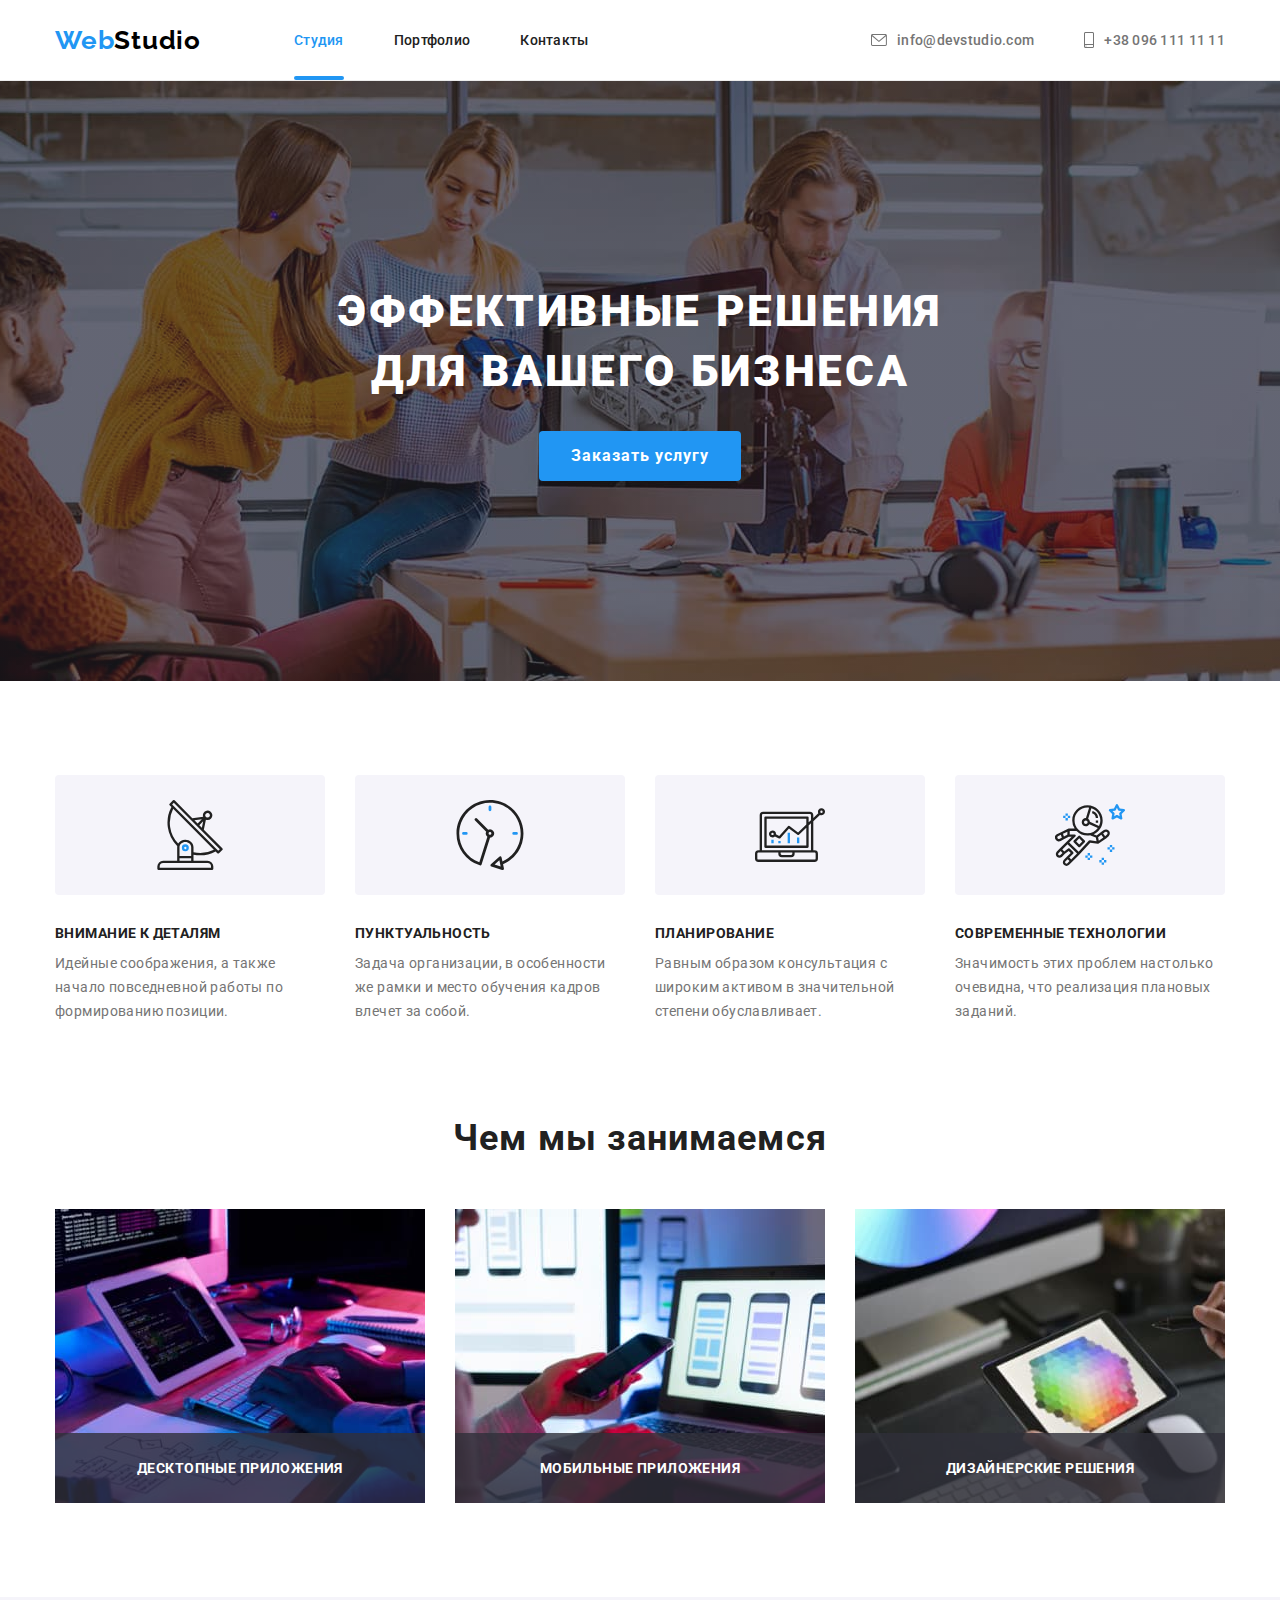
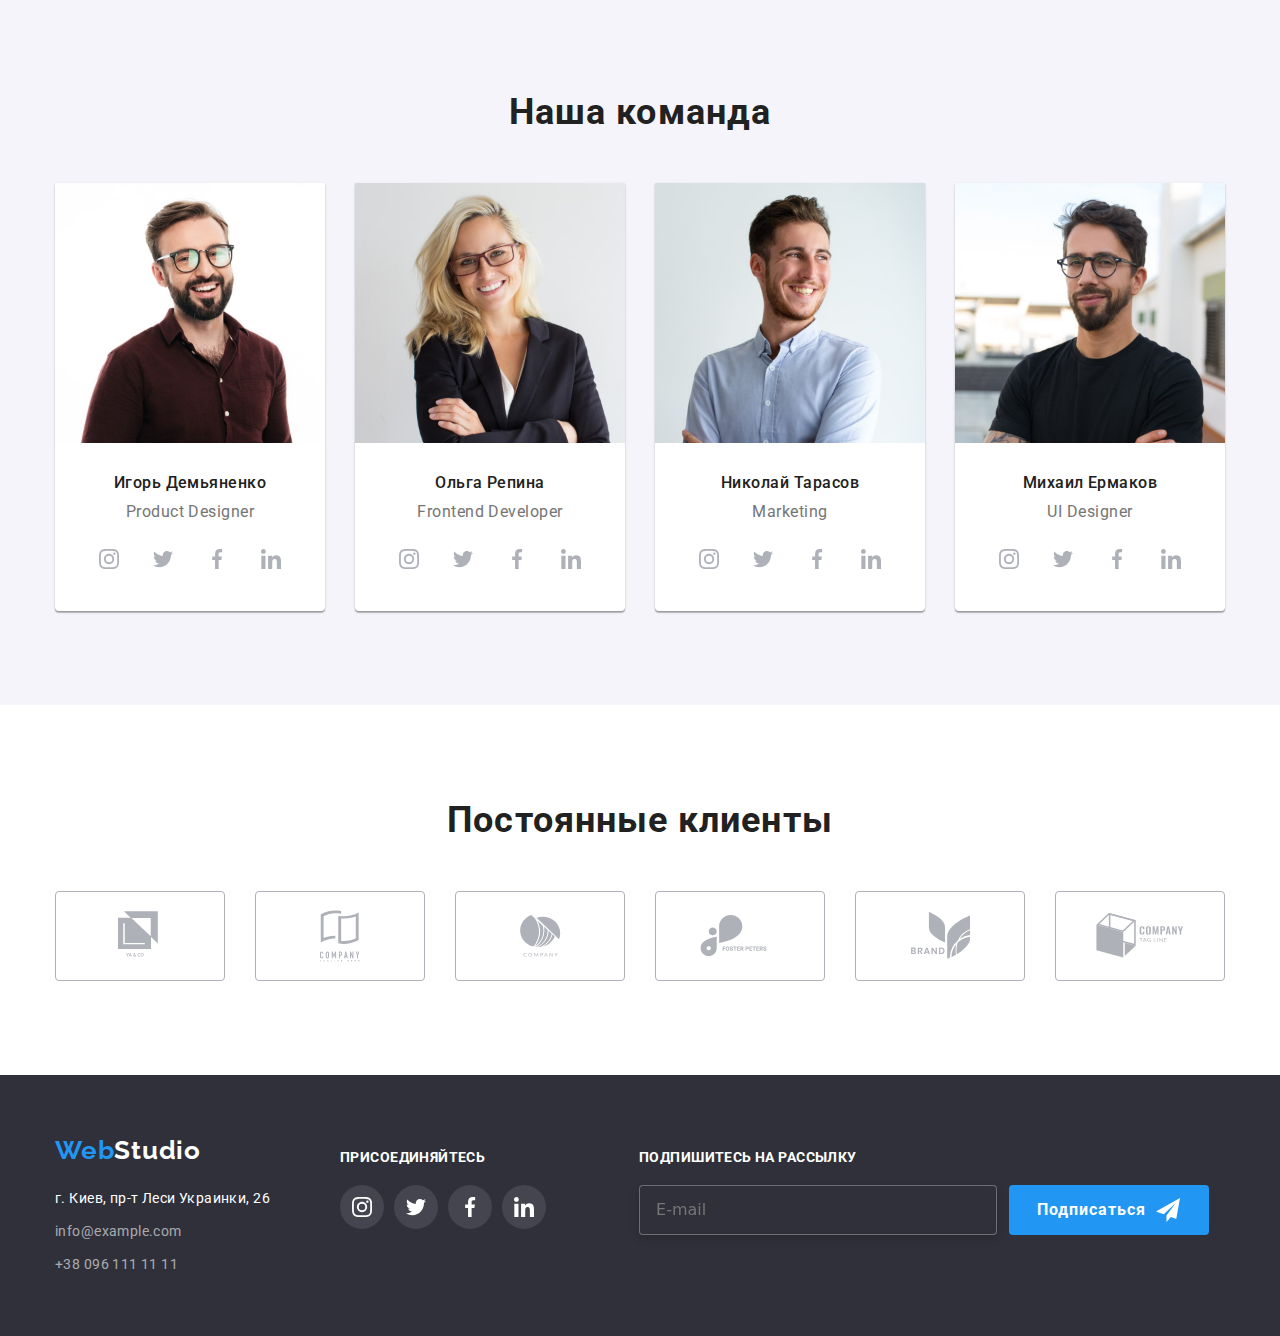
==== index.html @ e98bdfcf "Add footer form" ====
<!DOCTYPE html>
<html lang="ru">
<head>
    <meta charset="UTF-8">
    <meta name="viewport" content="width=device-width, initial-scale=1.0">
    <title>WebStudio</title>
    <link rel="stylesheet" href="https://cdnjs.cloudflare.com/ajax/libs/modern-normalize/1.0.0/modern-normalize.min.css">
    <link rel="stylesheet" href="./css/styles.css"/>
    <link href="https://fonts.googleapis.com/css2?family=Raleway:wght@700&family=Roboto:wght@400;500;700;900&display=swap" rel="stylesheet">
</head>
<body>
    <!-- Шапка -->
    <header class="border">
        <nav class="container heder-nav">
            <a class="logo-header" href="./index.html"><span class="logo">Web</span>Studio</a>
            <ul class="site-nav list">
                <li class="item">
                    <a class="link current" href="">Студия</a>
                </li>
                <li class="item">
                    <a class="link" href="./portfolio.html">Портфолио</a>
                </li>
                <li class="item">
                    <a class="link" href="">Контакты</a>
                </li>
            </ul>
            <ul class="contacts-nav list">
                <li class="item">
                    <a class="header-contacts connect-icon" href="mailto:info@devstudio.com">
                        <svg class="envelope connect-icon">
                            <use href="./images/sprite.svg#envelope"></use>
                        </svg>
                        info@devstudio.com
                    </a>
                </li>
                <li class="item item-contacts">
                    <a class="header-contacts connect-icon" href="tel:380961111111">
                        <svg class="smartphone connect-icon">
                            <use href="./images/sprite.svg#smartphone"></use>
                        </svg>
                        +38 096 111 11 11</a>
                </li>
            </ul>
        </nav>
    </header>

    <main>
        <!-- добавить банер -->
        <section class="banner">
            <div class="container">
                <h1 class="banner-headline ">Эффективные решения <br> для вашего бизнеса</h1>
                <button class="button" type="button" data-modal-open>Заказать услугу</button>
            </div>
            <div class="backdrop is-hidden" data-modal>
                <div class="modal-window">
                    <button class="modal-batton" type="button" data-modal-close>
                        <svg class="close">
                            <use href="./images/sprite.svg#close"></use>
                        </svg>
                    </button>

                </div>
            </div>
        </section>
        
        <!-- hide h2 -->
        <section class="section-features">
            <div class="container">
                <h2 class="hidden">Особенности</h2>
                <ul class="features list ">
                    <li class="features-item">
                        <div class="icon-box">
                            <svg class="features-icon">
                                <use href="./images/sprite.svg#antenna"></use>
                            </svg>
                        </div>
                        <h3 class="features-title">Внимание к деталям</h3>
                        <p class="features-text">Идейные соображения, а также начало повседневной работы по формированию позиции.</p>
                    </li>
                    <li class="features-item">
                        <div class="icon-box">
                            <svg class="features-icon">
                                <use href="./images/sprite.svg#clock"></use>
                            </svg>
                        </div>
                        <h3 class="features-title">Пунктуальность</h3>
                        <p class="features-text">Задача организации, в особенности же рамки и место обучения кадров влечет за собой.</p>
                    </li>
                    <li class="features-item">
                        <div class="icon-box">
                            <svg class="features-icon">
                                <use href="./images/sprite.svg#diagram"></use>
                            </svg>
                        </div>
                        <h3 class="features-title">Планирование</h3>
                        <p class="features-text">Равным образом консультация с широким активом в значительной степени обуславливает.</p>
                    </li>
                    <li class="features-item">
                        <div class="icon-box">
                            <svg class="features-icon">
                                <use href="./images/sprite.svg#astronaut"></use>
                            </svg>
                        </div>
                        <h3 class="features-title">Современные технологии</h3>
                        <p class="features-text">Значимость этих проблем настолько очевидна, что реализация плановых заданий.</p>
                    </li>
                </ul>
            </div>
        </section>

        <!-- what we do -->
        <section class="section-spec">
            <div class="container">
                <h2 class="section-heading">Чем мы занимаемся</h2>
                <ul class="main-activity list">
                    <li class="activity-item">
                        <img src="./images/workplace.jpg" width="370" alt="Рабочее место">
                        <h3 class="activity-title">Десктопные приложения</h3>
                    </li>
                    <li class="activity-item">
                        <img src="./images/devices.jpg" width="370" alt="Девайсы">
                        <h3 class="activity-title">Мобильные приложения</h3>
                    </li>
                    <li class="activity-item">
                        <img src="./images/graphics.jpg" width="370" alt="Работа с графикой">
                        <h3 class="activity-title">Дизайнерские решения</h3>
                    </li>
                </ul>
            </div>
        </section>

        <!-- team -->
        <section class="section-team">
            <div class="container">
                <h2 class="section-heading">Наша команда</h2>
                <ul class="team list">
                    <li class="bg-card team-card">
                        <img src="./images/ihor.jpg" width="270" alt="Игорь Демьяненко"  class="team-photo">
                        <h3 class="team-title">Игорь Демьяненко</h3>
                        <p class="position-text">Product Designer</p>
                        <ul class="list social-icon-list">
                            <li class="item social-icon-item">
                                <a class="link social-icon-link team-icon" href="https://www.instagram.com/" aria-label="ссылка Инстаграм">
                                    <svg class="social-icon team-icon">
                                        <use href="./images/sprite.svg#instagram"></use>
                                    </svg>
                                </a>
                            </li>
                            <li class="item social-icon-item">
                                <a class="link social-icon-link team-icon" href="https://twitter.com/" aria-label="ссылка Твиттер">
                                    <svg class="social-icon team-icon">
                                        <use href="./images/sprite.svg#twitter"></use>
                                    </svg>
                                </a>
                            </li>
                            <li class="item social-icon-item">
                                <a class="link social-icon-link team-icon" href="https://facebook.com/" aria-label="ссылка Фейсбук">
                                    <svg class="social-icon team-icon">
                                        <use href="./images/sprite.svg#facebook"></use>
                                    </svg>
                                </a>
                            </li>
                            <li class="item social-icon-item">
                                <a class="link social-icon-link team-icon" href="https://www.linkedin.com/" aria-label="ссылка Линкедин">
                                    <svg class="social-icon team-icon">
                                        <use href="./images/sprite.svg#linkedin"></use>
                                    </svg>
                                </a>
                            </li>
                        </ul>
                    </li>
                    <li class="bg-card team-card">
                        <img src="./images/olga.jpg" width="270" alt="Ольга Репина" class="team-photo">
                        <h3 class="team-title">Ольга Репина</h3>
                        <p class="position-text">Frontend Developer</p>
                        <ul class="list social-icon-list">
                            <li class="item social-icon-item">
                                <a class="link social-icon-link team-icon" href="https://www.instagram.com/" aria-label="ссылка Инстаграм">
                                    <svg class="social-icon team-icon">
                                        <use href="./images/sprite.svg#instagram"></use>
                                    </svg>
                                </a>
                            </li>
                            <li class="item social-icon-item">
                                <a class="link social-icon-link team-icon" href="https://twitter.com/" aria-label="ссылка Твиттер">
                                    <svg class="social-icon team-icon">
                                        <use href="./images/sprite.svg#twitter"></use>
                                    </svg>
                                </a>
                            </li>
                            <li class="item social-icon-item">
                                <a class="link social-icon-link team-icon" href="https://facebook.com/" aria-label="ссылка Фейсбук">
                                    <svg class="social-icon team-icon">
                                        <use href="./images/sprite.svg#facebook"></use>
                                    </svg>
                                </a>
                            </li>
                            <li class="item social-icon-item">
                                <a class="link social-icon-link team-icon" href="https://www.linkedin.com/" aria-label="ссылка Линкедин">
                                    <svg class="social-icon team-icon">
                                        <use href="./images/sprite.svg#linkedin"></use>
                                    </svg>
                                </a>
                            </li>
                        </ul>
                    </li>
                    <li class="bg-card team-card">
                        <img src="./images/nikola.jpg" width="270" alt="Николай Тарасов" class="team-photo">
                        <h3 class="team-title">Николай Тарасов</h3>
                        <p class="position-text">Marketing</p>
                        <ul class="list social-icon-list">
                            <li class="item social-icon-item">
                                <a class="link social-icon-link team-icon" href="https://www.instagram.com/" aria-label="ссылка Инстаграм">
                                    <svg class="social-icon team-icon">
                                        <use href="./images/sprite.svg#instagram"></use>
                                    </svg>
                                </a>
                            </li>
                            <li class="item social-icon-item">
                                <a class="link social-icon-link team-icon" href="https://twitter.com/" aria-label="ссылка Твиттер">
                                    <svg class="social-icon team-icon">
                                        <use href="./images/sprite.svg#twitter"></use>
                                    </svg>
                                </a>
                            </li>
                            <li class="item social-icon-item">
                                <a class="link social-icon-link team-icon" href="https://facebook.com/" aria-label="ссылка Фейсбук">
                                    <svg class="social-icon team-icon">
                                        <use href="./images/sprite.svg#facebook"></use>
                                    </svg>
                                </a>
                            </li>
                            <li class="item social-icon-item">
                                <a class="link social-icon-link team-icon" href="https://www.linkedin.com/" aria-label="ссылка Линкедин">
                                    <svg class="social-icon team-icon">
                                        <use href="./images/sprite.svg#linkedin"></use>
                                    </svg>
                                </a>
                            </li>
                        </ul>
                    </li>
                    <li class="bg-card team-card">
                        <img src="./images/mihail.jpg" width="270" alt="Михаил Ермаков" class="team-photo">
                        <h3 class="team-title">Михаил Ермаков</h3>
                        <p class="position-text">UI Designer</p>
                        <ul class="list social-icon-list">
                            <li class="item social-icon-item">
                                <a class="link social-icon-link team-icon" href="https://www.instagram.com/" aria-label="ссылка Инстаграм">
                                    <svg class="social-icon team-icon">
                                        <use href="./images/sprite.svg#instagram"></use>
                                    </svg>
                                </a>
                            </li>
                            <li class="item social-icon-item">
                                <a class="link social-icon-link team-icon" href="https://twitter.com/" aria-label="ссылка Твиттер">
                                    <svg class="social-icon team-icon">
                                        <use href="./images/sprite.svg#twitter"></use>
                                    </svg>
                                </a>
                            </li>
                            <li class="item social-icon-item">
                                <a class="link social-icon-link team-icon" href="https://facebook.com/" aria-label="ссылка Фейсбук">
                                    <svg class="social-icon team-icon">
                                        <use href="./images/sprite.svg#facebook"></use>
                                    </svg>
                                </a>
                            </li>
                            <li class="item social-icon-item">
                                <a class="link social-icon-link team-icon" href="https://www.linkedin.com/" aria-label="ссылка Линкедин">
                                    <svg class="social-icon team-icon">
                                        <use href="./images/sprite.svg#linkedin"></use>
                                    </svg>
                                </a>
                            </li>
                        </ul>
                    </li>
                </ul>
            </div>
        </section>

        <!-- clients -->
        <section class="section-clients">
            <h2 class="section-heading">Постоянные клиенты</h2>
            <div class="container">
                <ul class="list client-list">
                    <li class="company-item">
                        <a class="company-link client-icon" href="" aria-label="Company1">
                            <svg class="client-icon" width="44" height="49">
                                <use href="./images/sprite.svg#company1"></use>
                            </svg>
                        </a>
                    </li>
                    <li class="company-item">
                        <a class="company-link client-icon" href="" aria-label="Company2">
                            <svg class="client-icon" width="40" height="52">
                                <use href="./images/sprite.svg#company2"></use>
                            </svg>
                        </a>
                    </li>
                    <li class="company-item">
                        <a class="company-link client-icon" href="" aria-label="Company3">
                            <svg class="client-icon" width="41" height="42">
                                <use href="./images/sprite.svg#company3"></use>
                            </svg>
                        </a>
                    </li>
                    <li class="company-item">
                        <a class="company-link client-icon" href="" aria-label="Company4">
                            <svg class="client-icon" width="80" height="42">
                                <use href="./images/sprite.svg#company4"></use>
                            </svg>
                        </a>
                    </li>
                    <li class="company-item">
                        <a class="company-link client-icon" href="" aria-label="Company5">
                            <svg class="client-icon" width="59" height="47">
                                <use href="./images/sprite.svg#company5"></use>
                            </svg>
                        </a>
                    </li>
                    <li class="company-item">
                        <a class="company-link client-icon" href="" aria-label="Company6">
                            <svg class="client-icon" width="88" height="45">
                                <use href="./images/sprite.svg#company6"></use>
                            </svg>
                        </a>
                    </li>
                </ul>
            </div>
        </section>
    </main>

    <!-- footer -->
    <footer class="accent">
        <div class="container footer-block">
            <div class="footer-address-block">
                <a href="" class="logo-footer"><span class="logo">Web</span>Studio</a>
                <address>
                    <p class="address-text">г. Киев, пр-т Леси Украинки, 26</p>
                    <a href="mailto:info@example.com" class="footer-contacts">info@example.com</a><br>
                    <a href="tel:380961111111" class="footer-contacts">+38 096 111 11 11</a>
                </address>
            </div>
            <div class="footer-social-block">
                <h3 class="social">Присоединяйтесь</h3>
                <ul class="list social-icon-list">
                    <li class="item social-icon-item">
                        <a class="link social-icon-link footer-icon" href="https://www.instagram.com/" aria-label="ссылка Инстаграм">
                            <svg class="social-icon">
                                <use href="./images/sprite.svg#instagram"></use>
                            </svg>
                        </a>
                    </li>
                    <li class="item social-icon-item">
                        <a class="link social-icon-link footer-icon" href="https://twitter.com/" aria-label="ссылка Твиттер">
                            <svg class="social-icon">
                                <use href="./images/sprite.svg#twitter"></use>
                            </svg>
                        </a>
                    </li>
                    <li class="item social-icon-item">
                        <a class="link social-icon-link footer-icon" href="https://facebook.com/" aria-label="ссылка Фейсбук">
                            <svg class="social-icon">
                                <use href="./images/sprite.svg#facebook"></use>
                            </svg>
                        </a>
                    </li>
                    <li class="item social-icon-item">
                        <a class="link social-icon-link footer-icon" href="https://www.linkedin.com/" aria-label="ссылка Линкедин">
                            <svg class="social-icon">
                                <use href="./images/sprite.svg#linkedin"></use>
                            </svg>
                        </a>
                    </li>
                </ul>
            </div>
            <div>
                <h3 class="social">Подпишитесь на рассылку</h3>
                <form class="footer-form">
                    <input class="mail" type="email" name="mail" placeholder="E-mail">
                    <button class="button" type="submit">Подписаться
                        <svg class="icon-send" width="24" height="24">
                            <use href="./images/sprite.svg#icon-send"></use>
                        </svg>
                    </button>
                </form>
            </div>

        </div>
    </footer>

    <!-- js script -->
    <script src="./js/modal.js"></script>
    
</body>
</html>
---- css/styles.css ----
:root {
    --primary-text-color: #212121;
    --secondary-text-color: #757575;
    --title-text-color: #FFFFFF;
    --accent-color: #2196F3;
    --logo-header-color: #000000;
    --footer-contact-color: rgba(255, 255, 255, 0.6);
    --button-bg-color: #F5F4FA;
    --main-background-color: #FFFFFF;
    --secondary-background-color: #2F303A;
    --additional-background-color: #F5F4FA;
    --baner-background-color: #C4C4C4;
}
html {
    box-sizing: border-box;
}
*,
*::before,
*::after {
    box-sizing: inherit;
}
body {
    background-color: var(--main-background-color);
}
img {
    display: block;
    max-width: 100%;
    height: auto;
}
.container {
    margin-left: auto;
    margin-right: auto;
    width: 1200px;
    padding-left: 15px;
    padding-right: 15px;
    /*outline: 1px solid tomato;*/
}
.list {
    padding: 0;
    margin: 0;
    list-style: none;
}

/* background-color */
.section-team {
    background-color: var(--additional-background-color);
}

/* logo */
.logo {
    color: var(--accent-color);
}
.logo-header,
.logo-footer {
    text-decoration: none;
    font-family: Raleway;
    font-style: normal;
    font-weight: bold;
    font-size: 26px;
    line-height: 31px;
    letter-spacing: 0.03em;
}
.logo-header {
    color: var(--logo-header-color);
}
.logo-footer {
    display: inline-block;
    margin-bottom: 20px;
    color: var(--title-text-color);
}

/* nav */
.border {
    border-bottom: 1px solid #ECECEC;
}
.heder-nav {
    display: flex;
    align-items: center;
}
.site-nav {
    display: flex;
    margin-left: 93px;
}
.site-nav .item:not(:last-child) {
    margin-right: 50px;
}

.site-nav .link.current {
    color: var(--accent-color);
}
.site-nav .link {
    display: block;
    padding-top: 32px;
    padding-bottom: 32px;
}

.contacts-nav {
    display: flex;
    align-items: center;
    margin-left: auto;
}
.contacts-nav .header-contacts {
    display: flex;
    align-items: center;
    padding-top: 32px;
    padding-bottom: 32px;
}
.contacts-nav .item + .item {
    margin-left: 50px;
}
.link {
    text-decoration: none;
    font-family: Roboto;
    font-style: normal;
    font-weight: 500;
    font-size: 14px;
    line-height: 16px;
    letter-spacing: 0.02em;
    color: var(--primary-text-color);
    transition: color 250ms cubic-bezier(0.4, 0, 0.2, 1);
}
.link:hover,
.link:focus {
    color: var(--accent-color);
}
.current {
    position: relative;
}
.current::after {
    content: "";
    position: absolute;
    left: 0;
    bottom: 0;
    width: 100%;
    height: 4px;
    border-radius: 2px;
    background-color: var(--accent-color);
}
.header-contacts {
    text-decoration: none;
    font-family: Roboto;
    font-style: normal;
    font-weight: 500;
    font-size: 14px;
    line-height: 16px;
    letter-spacing: 0.02em;
    color: var(--secondary-text-color);
    transition: color 250ms cubic-bezier(0.4, 0, 0.2, 1);

}
.header-contacts:hover,
.header-contacts:focus {
    color: var(--accent-color);
}
.header-contacts:hover .connect-icon,
.header-contacts:focus .connect-icon {
    fill: var(--accent-color);
}
.envelope {
    margin-right: 10px;
    width: 16px;
    height: 12px;
    fill: var(--secondary-text-color);
    transition: fill 250ms cubic-bezier(0.4, 0, 0.2, 1);

}
.smartphone {
    margin-right: 10px;
    width: 10px;
    height: 16px;
    fill: var(--secondary-text-color);
    transition: fill 250ms cubic-bezier(0.4, 0, 0.2, 1);

}

/* banner */
.banner {
    display: flex;
    flex-direction: column;
    justify-content: center;
    align-items: center;
    max-width: 1600px;
    min-height: 600px;
    margin-left: auto;
    margin-right: auto;
    margin-bottom: 94px;
    background-image: linear-gradient(
        rgba(47, 48, 58, 0.4),
        rgba(47, 48, 58, 0.4)
       ), 
       url(../images/banner.jpg);
   background-color: var(--baner-background-color);
   background-repeat: no-repeat;
   background-position: center;
   background-size: cover;
   text-align: center;
}
.banner-headline {
    margin-top: 0;
    margin-bottom: 30px;
    font-family: Roboto;
    font-style: normal;
    font-weight: 900;
    font-size: 44px;
    line-height: 60px;
    letter-spacing: 0.06em;
    text-transform: uppercase;
    color: var(--title-text-color);
}

/* button */
.button {
    display: inline-block;
    padding: 10px 32px;
    min-width: 200px;
    border-radius: 4px;
    border: none;
    cursor: pointer;
    text-decoration: none;
    font-family: Roboto;
    font-style: normal;
    font-weight: bold;
    font-size: 16px;
    line-height: 30px;
    letter-spacing: 0.06em;
    color: var(--title-text-color);
    background-color: var(--accent-color);
}
/* modal window */
.backdrop {
    position: fixed;
    top: 0;
    left: 0;
    z-index: 1;
    width: 100%;
    height: 100%;
    background-color: rgba(0, 0, 0, 0.2);
    transition: opacity 250ms cubic-bezier(0.4, 0, 0.2, 1);
}
.backdrop.is-hidden {
    opacity: 0;
    pointer-events: none;
}
.backdrop.is-hidden .modal-window {
    transform: translate(-50%, -50%) scale(0.7);
}
.modal-window {
    position: absolute;
    top: 50%;
    left: 50%;
    transform: translate(-50%, -50%) scale(1);
    transition: transform 250ms cubic-bezier(0.4, 0, 0.2, 1), opacity 250ms cubic-bezier(0.4, 0, 0.2, 1);
    width: 528px;
    height: 581px;
    background-color: var(--main-background-color);
    box-shadow: 0px 1px 3px rgba(0, 0, 0, 0.12), 
        0px 1px 1px rgba(0, 0, 0, 0.14), 
        0px 2px 1px rgba(0, 0, 0, 0.2);
    border-radius: 4px;
}
.modal-batton {
    position: absolute;
    top: 8px;
    right: 8px;
    width: 30px;
    height: 30px;
    border-radius: 50%;
    background-color: var(--main-background-color);
    border: 1px solid rgba(0, 0, 0, 0.1);
    cursor: pointer;
}
.close {
    position: absolute;
    top: 50%;
    left: 50%;
    transform: translate(-50%, -50%);
    width: 18px;
    height: 18px;
    fill: var(--logo-header-color);
    transition:  fill 250ms cubic-bezier(0.4, 0, 0.2, 1);
}
.modal-batton:hover .close,
.modal-batton:focus .close {
    fill: var(--accent-color);
}

/* features */
.section-features {
    margin: 0;
}
.features {
    display: flex;
    flex-wrap: nowrap;
}
.features-item {
    width: calc((100% - 30px * 3) / 4);
    margin-right: 30px;
}
.icon-box {
    display: flex;
    justify-content: center;
    align-items: center;
    width: 270px;
    height: 120px;
    margin-bottom: 30px;
    background-color: var(--additional-background-color);
    border-radius: 4px;
}
.features-icon {
    width: 70px;
    height: 70px;
}
.hidden {
    font-size: 0;
}
.features .features-title {
    margin-top: 0;
    margin-bottom: 10px;
    font-family: Roboto;
    font-style: normal;
    font-weight: bold;
    font-size: 14px;
    line-height: 16px;
    letter-spacing: 0.03em;
    text-transform: uppercase;
    color: var(--primary-text-color);
}
.features .features-text {
    margin-top: 0;
    margin-bottom: 0;
    font-family: Roboto;
    font-style: normal;
    font-weight: normal;
    font-size: 14px;
    line-height: 24px;
    letter-spacing: 0.03em;
    color: var(--secondary-text-color);
}

/* what we do */
.section-spec {
    padding-top: 94px;
}
.section-heading {
    margin-top: 0;
    margin-bottom: 50px;
    font-family: Roboto;
    font-style: normal;
    font-weight: bold;
    font-size: 36px;
    line-height: 42px;
    text-align: center;
    letter-spacing: 0.03em;
    color: var(--primary-text-color);
}
.main-activity {
    display: flex;
    flex-wrap: wrap;
    margin-bottom: 94px;
}
.activity-item {
    position: relative;
    width: calc((100% - 30px * 2) / 3);
    margin-right: 30px;
}
.activity-item:nth-child(3n) {
    margin-right: 0;
}
.activity-item::before {
    position: absolute;
    bottom: 0;
    content: "";
    width: 100%;
    height: 70px;
    background: rgba(47, 48, 58, 0.8);
}
.activity-title {
    position: absolute;
    bottom: 27px;
    margin: 0;
    width: 100%;
    font-family: Roboto;
    font-style: normal;
    font-weight: bold;
    font-size: 14px;
    line-height: 16px;
    text-align: center;
    letter-spacing: 0.03em;
    text-transform: uppercase;
    color: var(--title-text-color);
}

/* team */
.section-team {
    padding-top: 94px;
    padding-bottom: 94px;
}
.team {
    display: flex;
    flex-wrap: wrap;
}
.team-card {
    width: calc((100% - 30px * 3) / 4);
    margin-right: 30px;
}
.team-card:nth-child(4n) {
    margin-right: 0;
}
.team-title {
    margin-top: 0;
    margin-bottom: 10px;
    font-family: Roboto;
    font-style: normal;
    font-weight: 500;
    font-size: 16px;
    line-height: 19px;
    text-align: center;
    letter-spacing: 0.03em;
    color: var(--primary-text-color);
}
.position-text {
    margin-top: 0;
    margin-bottom: 16px;
    font-family: Roboto;
    font-style: normal;
    font-weight: normal;
    font-size: 16px;
    line-height: 19px;
    text-align: center;
    letter-spacing: 0.03em;
    color: var(--secondary-text-color);
}
.bg-card {
    background-color: var(--main-background-color);
    width: 270px;
    height: 428px;
    box-shadow: 0px 1px 3px rgba(0, 0, 0, 0.12), 0px 1px 1px rgba(0, 0, 0, 0.14), 0px 2px 1px rgba(0, 0, 0, 0.2);
    border-radius: 0px 0px 4px 4px;
}
.team-photo {
    margin-bottom: 30px;
}

/* clients */
.section-clients {
    padding-top: 94px;
}
.client-list {
    display: flex;
    justify-content: center;
    align-items: center;
    margin-bottom: 94px;    
}
.company-item {
    margin-right: 30px;
}
.company-item:last-child {
    margin-right: 0;
}
.company-link {
    display: inline-flex;
    justify-content: center;
    align-items: center;
    width: 170px;
    height: 90px;
    fill: #AFB1B8;
    border: 1px solid #AFB1B8;
    box-sizing: border-box;
    border-radius: 4px;
    transition: fill 250ms cubic-bezier(0.4, 0, 0.2, 1), border 250ms cubic-bezier(0.4, 0, 0.2, 1);
}
.company-link.client-icon:hover,
.company-link.client-icon:focus {
    fill: var(--accent-color);
    border: 1px solid var(--accent-color);
}

/* footer*/
.accent {
    background-color: var(--secondary-background-color);
}
.footer-block {
    display: flex;
    padding: 60px 15px;
}
.footer-address-block {
    margin-right: 70px;
}
.address-text {
    margin-top: 0;
    margin-bottom: 9px;
    font-family: Roboto;
    font-style: normal;
    font-weight: normal;
    font-size: 14px;
    line-height: 24px;
    letter-spacing: 0.03em;
    color: var(--title-text-color);
}
.footer-contacts {
    display: inline-block;
    margin-bottom: 9px;
    text-decoration: none;
    font-family: Roboto;
    font-style: normal;
    font-weight: normal;
    font-size: 14px;
    line-height: 24px;
    letter-spacing: 0.03em;
    color: var(--footer-contact-color);
    transition: color 250ms cubic-bezier(0.4, 0, 0.2, 1);
}
.footer-contacts:last-child {
    margin-bottom: 0;
}
.footer-contacts:hover,
.footer-contacts:focus {
    color: var(--accent-color);
}
.footer-social-block {
    margin-right: 93px;
}
.social {
    margin-top: 12;
    margin-bottom: 20px;
    font-family: Roboto;
    font-style: normal;
    font-weight: bold;
    font-size: 14px;
    line-height: 16px;
    letter-spacing: 0.03em;
    text-transform: uppercase;
    color: var(--title-text-color);
}
.footer-form {
    display: flex;
}
.footer-form .mail {
    width: 358px;
    height: 50px;
    margin-right: 12px;
    padding-left: 16px;
    padding-top: 15px;
    padding-bottom: 15px;
    color: var(--footer-contact-color);
    background: var(--secondary-background-color);
    border: 1px solid rgba(255, 255, 255, 0.3);
    filter: drop-shadow(0px 4px 4px rgba(0, 0, 0, 0.15));
    border-radius: 4px;

    transition: border 250ms cubic-bezier(0.4, 0, 0.2, 1);
}
.footer-form .mail:hover,
.footer-form .mail:focus {
    border: 1px solid var(--accent-color);
}
.icon-send {
    margin-left: 10px;
}
.footer-form .button {
    display: flex;
    align-items: center;
    text-align: center;
    width: 200px;
    height: 50px;
    padding: 10px 28px;
}

/* icons */
.social-icon-list {
    display: flex;
    justify-content: center;
    align-items: center;
}
.social-icon-item:not(:last-child) {
    margin-right: 10px;
  }
.social-icon-link {
    display: flex;
    justify-content: center;
    align-items: center;
    width: 44px;
    height: 44px;
    border-radius: 50%;
    transition: background-color 250ms cubic-bezier(0.4, 0, 0.2, 1);
}
.team-icon {
    fill: #AFB1B8;
}
.social-icon-link:hover .team-icon,
.social-icon-link:focus .team-icon {
    fill: var(--title-text-color);
}
.footer-icon {
    fill: var(--title-text-color);
    background-color: rgba(255, 255, 255, 0.1);
}
.social-icon {
    width: 20px;
    height: 20px;
    transition: fill 250ms cubic-bezier(0.4, 0, 0.2, 1);
}
.social-icon-link:hover,
.social-icon-link:focus {
    background-color: var(--accent-color);
}

/* portfolio-page */
.filters-button .button-item:not(:last-child) {
    margin-right: 8px;
}
.filters-button {
    display: flex;
    justify-content: center;
    margin-top: 94px;
    margin-bottom: 34px;
}
.filters-button .portfolio-button {
    display: inline-block;
    min-width: 73px;
    height: 38px;
    padding: 6px 22px;
    text-decoration: none;
    border-radius: 4px;
    border: none;
    margin: 1px;
    font-family: Roboto;
    font-style: normal;
    font-weight: 500;
    font-size: 16px;
    line-height: 26px;
    letter-spacing: 0.03em;
    cursor: pointer;
    transition: color 250ms cubic-bezier(0.4, 0, 0.2, 1), background-color 250ms cubic-bezier(0.4, 0, 0.2, 1), box-shadow 250ms cubic-bezier(0.4, 0, 0.2, 1);}
.portfolio-button {
    color: var(--primary-text-color);
    background-color: var(--button-bg-color);
}
.projects {
    display: flex;
    flex-wrap: wrap;
    padding-bottom: 94px;
}
.project-item {
    width: calc((100% - 30px * 2) / 3);
    margin-right: 30px;
    margin-bottom: 30px;
}
.project-item:nth-child(3n) {
    margin-right: 0;
}
.project-item:nth-last-child(-n+3) {
    margin-bottom: 0;
}
.project-card {
    width: 370px;
    height: 404px;
    border: 1px solid #EEEEEE;
    background-color: var(--main-background-color);
    transition: box-shadow 250ms cubic-bezier(0.4, 0, 0.2, 1);
}
.project-card:hover,
.project-card:focus {
    box-shadow: 0px 1px 1px rgba(0, 0, 0, 0.12), 
        0px 4px 4px rgba(0, 0, 0, 0.06), 
        1px 4px 6px rgba(0, 0, 0, 0.16);
}
.cover {
    position: relative;
    overflow: hidden;
}
.cover-project {
    position: absolute;
    top: 0;
    left: 0;
    width: 100%;
    height: 100%;
    background-color: rgba(33, 150, 243, 0.9);
    transform: translateY(100%);
    transition: transform 250ms cubic-bezier(0.4, 0, 0.2, 1);
    
}
.cover-text {
    position: absolute;
    left: 0;
    top: 0;
    width: 100%;
    height: 100%;
    display: flex;
    align-items: center;
    padding-left: 24px;
    padding-right: 24px;
    margin: 0;
    font-style: normal;
    font-weight: 400;
    font-size: 18px;
    line-height: 1.56;
    color: var(--title-text-color);
}
.project-card:hover .cover-project {
    transform: translateY(0);
}
.poster {
    display: block;
}
.indent {
    padding-left: 24px;
    padding-right: 24px;
    padding-top: 20px;
    padding-bottom: 20px;
}
.link-list {
    text-decoration: none;
}
.project-title {
    margin: 0;
    text-decoration: none;
    font-family: Roboto;
    font-style: normal;
    font-weight: bold;
    font-size: 18px;
    line-height: 36px;
    letter-spacing: 0.06em;
    color: var(--primary-text-color);
}
.product-text {
    margin: 0;
    text-decoration: none;
    font-family: Roboto;
    font-style: normal;
    font-weight: normal;
    font-size: 16px;
    line-height: 30px;
    letter-spacing: 0.03em;
    color: var(--secondary-text-color);
}
.portfolio-button:hover,
.portfolio-button:focus {
    color: var(--title-text-color);
    background-color: var(--accent-color);
    box-shadow: 0px 3px 1px rgba(0, 0, 0, 0.1), 
        0px 1px 2px rgba(0, 0, 0, 0.08), 
        0px 2px 2px rgba(0, 0, 0, 0.12);
}
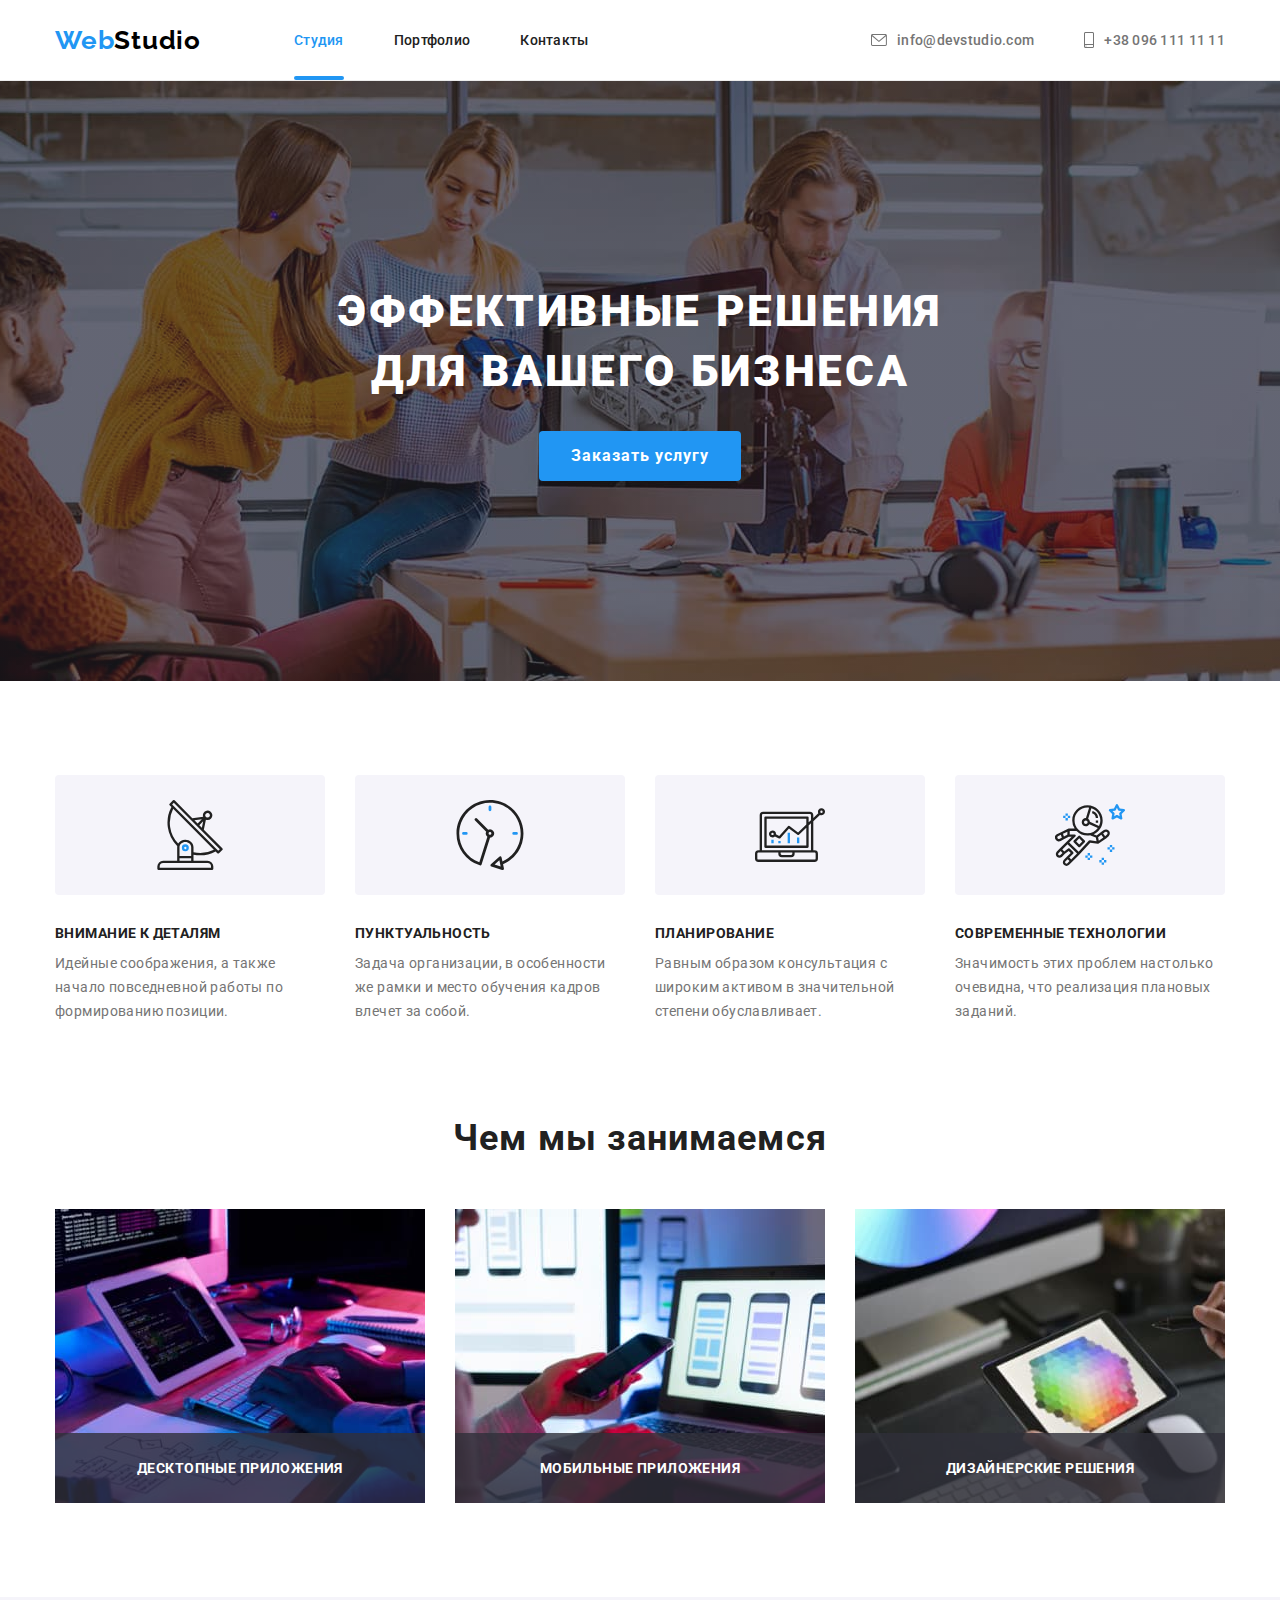
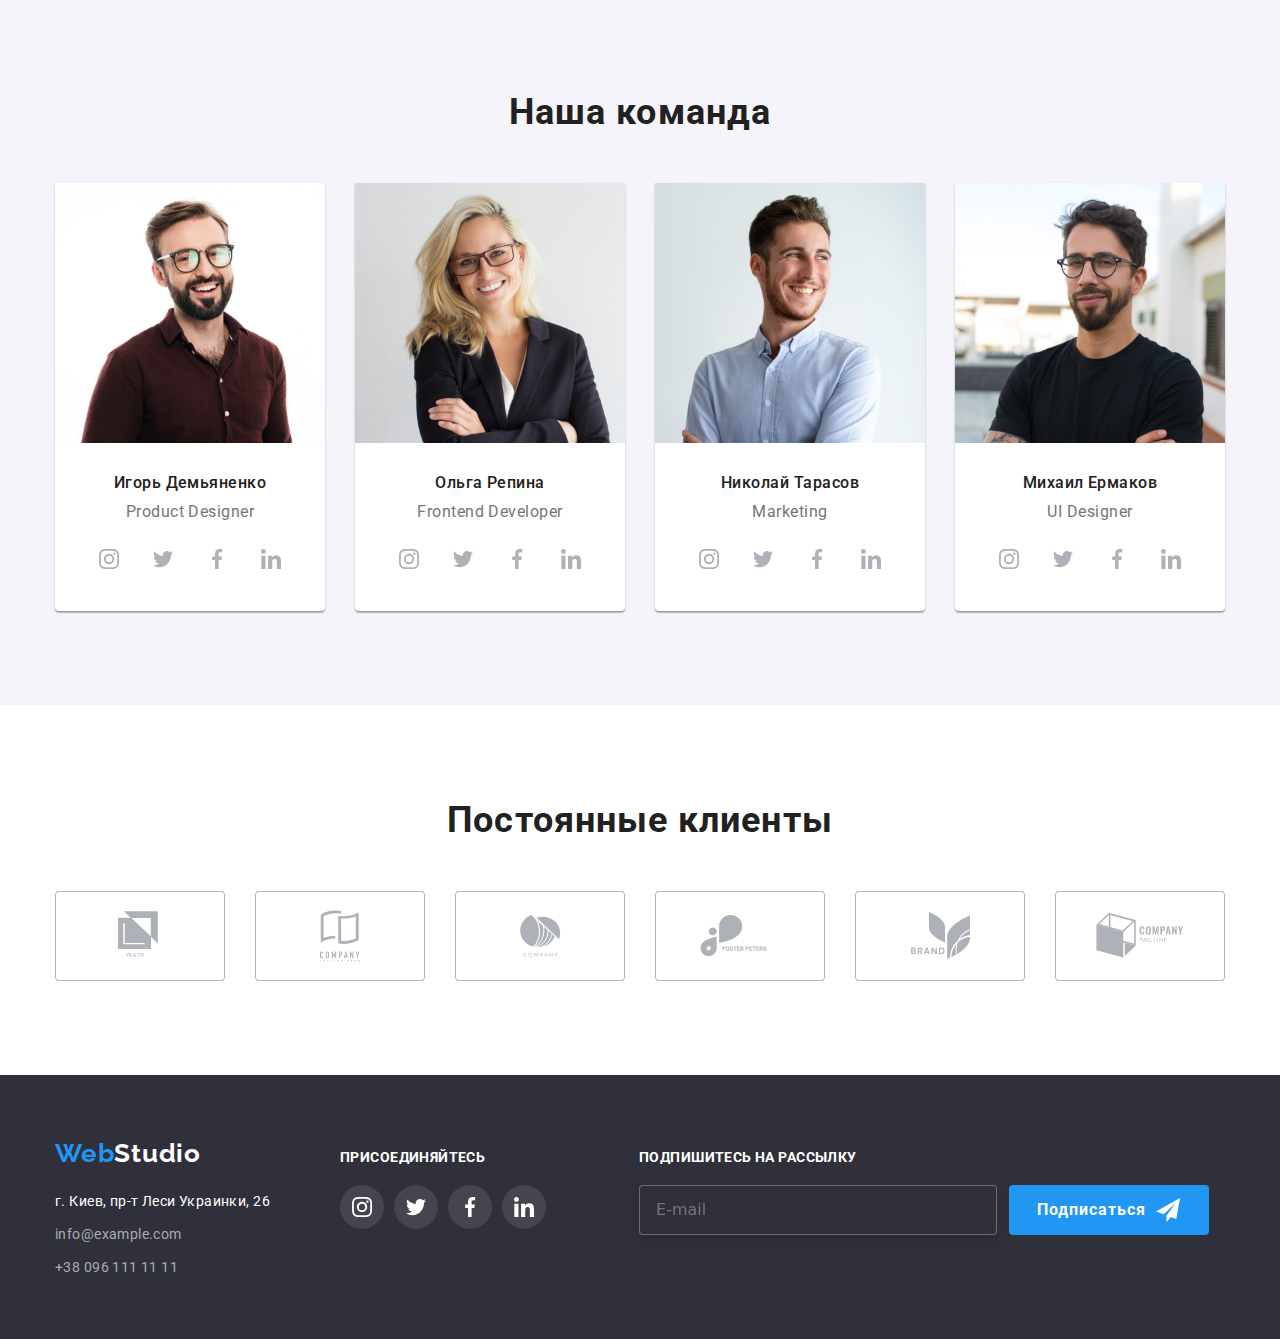
==== commit f74436bf: "Fix comments" ====
--- a/index.html
+++ b/index.html
@@ -45,7 +45,7 @@
     </header>
 
     <main>
-        <!-- добавить банер -->
+        <!-- баннер -->
         <section class="banner">
             <div class="container">
                 <h1 class="banner-headline ">Эффективные решения <br> для вашего бизнеса</h1>
@@ -58,7 +58,42 @@
                             <use href="./images/sprite.svg#close"></use>
                         </svg>
                     </button>
-
+                    <b class="form-title">Оставьте свои данные, мы вам перезвоним</b>
+                    <form class="modal-form js-speaker-form">
+                        <label class="formbox">
+                            <span>Имя</span>
+                            <input class="input-form" type="text" name="name" required>
+                            <svg class="form-icon">
+                                <use href="./images/sprite.svg#person"></use>
+                            </svg>
+                        </label>
+                        <label class="formbox">
+                            <span>Телефон</span>
+                            <input class="input-form" type="tel" name="phone" required>
+                            <svg class="form-icon">
+                                <use href="./images/sprite.svg#phone"></use>
+                            </svg>
+                        </label>
+                        <label class="formbox">
+                            <span>Почта</span>
+                            <input class="input-form" type="email" name="mail" required>
+                            <svg class="form-icon">
+                                <use href="./images/sprite.svg#email"></use>
+                            </svg>
+                        </label>
+                        <label class="formbox">
+                            <span>Комментарий</span>
+                            <textarea class="form-comment" name="comment" placeholder="Введите текст"></textarea>
+                        </label>
+                        <label class="dealbox">                         
+                            <input class="checkbox" type="checkbox" name="checkbox">
+                            <span class="deal-icon"></span>
+                            <span class="deal-text">Соглашаюсь с рассылкой и принимаю <a class="deal-link" href="">Условия договора</a></span>
+                        </label>
+                        <button class="button deal-button" type="submit">Отправить</button>
+
+
+                    </form>
                 </div>
             </div>
         </section>
@@ -337,7 +372,7 @@
                 <a href="" class="logo-footer"><span class="logo">Web</span>Studio</a>
                 <address>
                     <p class="address-text">г. Киев, пр-т Леси Украинки, 26</p>
-                    <a href="mailto:info@example.com" class="footer-contacts">info@example.com</a><br>
+                    <a href="mailto:info@example.com" class="footer-contacts">info@example.com</a>
                     <a href="tel:380961111111" class="footer-contacts">+38 096 111 11 11</a>
                 </address>
             </div>
@@ -391,6 +426,7 @@
 
     <!-- js script -->
     <script src="./js/modal.js"></script>
+    <script src="./js/form.js"></script>
     
 </body>
 </html>--- a/css/styles.css
+++ b/css/styles.css
@@ -33,7 +33,6 @@
     width: 1200px;
     padding-left: 15px;
     padding-right: 15px;
-    /*outline: 1px solid tomato;*/
 }
 .list {
     padding: 0;
@@ -248,15 +247,23 @@
     position: absolute;
     top: 50%;
     left: 50%;
+    display: flex;
+    flex-direction: column;
+    justify-content: center;
+    align-items: center;
+    padding: 40px;
     transform: translate(-50%, -50%) scale(1);
-    transition: transform 250ms cubic-bezier(0.4, 0, 0.2, 1), opacity 250ms cubic-bezier(0.4, 0, 0.2, 1);
     width: 528px;
     height: 581px;
     background-color: var(--main-background-color);
-    box-shadow: 0px 1px 3px rgba(0, 0, 0, 0.12), 
+    box-shadow: 
+        0px 1px 3px rgba(0, 0, 0, 0.12), 
         0px 1px 1px rgba(0, 0, 0, 0.14), 
         0px 2px 1px rgba(0, 0, 0, 0.2);
     border-radius: 4px;
+    transition: 
+        transform 250ms cubic-bezier(0.4, 0, 0.2, 1),
+        opacity 250ms cubic-bezier(0.4, 0, 0.2, 1);
 }
 .modal-batton {
     position: absolute;
@@ -283,6 +290,136 @@
 .modal-batton:focus .close {
     fill: var(--accent-color);
 }
+.form-title {
+    display: block;
+    margin-bottom: 12px;
+    font-family: Roboto;
+    font-style: normal;
+    font-weight: bold;
+    font-size: 20px;
+    line-height: 23px;
+    text-align: center;
+    letter-spacing: 0.03em;
+    color: var(--primary-text-color);
+}
+.modal-form {
+    display: flex;
+    flex-direction: column;
+    justify-content: center;
+    align-items: center;
+}
+.formbox {
+    display: flex;
+    flex-direction: column;
+    position: relative;
+    text-align: left;
+    margin-bottom: 10px;
+    font-style: normal;
+    font-weight: normal;
+    font-size: 12px;
+    line-height: 14px;;
+    letter-spacing: 0.01em;
+    color: var(--secondary-text-color);
+}
+.formbox > span {
+    margin-bottom: 4px;
+}
+.input-form {
+    width: 448px;
+    height: 40px;
+    padding-left: 42px;
+    border: 1px solid rgba(33, 33, 33, 0.2);
+    border-radius: 4px;
+    outline: none;
+}
+.form-icon {
+    position: absolute;
+    left: 12px;
+    bottom: 11px;
+    width: 18px;
+    height: 18px;
+}
+.form-comment {
+    resize: none;
+    width: 448px;
+    height: 120px;
+    border: 1px solid rgba(33, 33, 33, 0.2);
+    border-radius: 4px;
+    padding: 12px 16px;
+}
+.input-form:focus {
+    border-color: var(--accent-color);
+    transition:  border-color 250ms cubic-bezier(0.4, 0, 0.2, 1);
+}
+.input-form:focus + .form-icon {
+    fill: var(--accent-color);
+    transition:  fill 250ms cubic-bezier(0.4, 0, 0.2, 1);
+}
+.input-form:hover {
+    cursor: pointer;
+}
+.form-comment:focus {
+    border-color: var(--accent-color);
+    transition:  border-color 250ms cubic-bezier(0.4, 0, 0.2, 1);
+}
+.dealbox {
+    display: flex;
+    align-items: center;
+    margin-top: 10px;
+}
+.checkbox {
+    position: absolute;
+    width: 1px;
+    height: 1px;
+    margin: -1px;
+    border: 0;
+    padding: 0;
+    clip: rect(0 0 0 0);
+    overflow: hidden;
+}
+.deal-icon {
+    display: inline-block;
+    width: 16px;
+    height: 15px;
+    border: 2px solid var(--primary-text-color);
+    border-radius: 2px;
+    margin-right: 8px;
+    transition: background-color 250ms cubic-bezier(0.4, 0, 0.2, 1);
+}
+.checkbox:checked + .deal-icon {
+    border-color: var(--accent-color);
+    background-color: var(--accent-color);
+    background-image: url(../images/icon-check.svg);
+    background-size: contain;
+    background-origin: border-box;
+}
+.deal-text {
+    font-family: Roboto;
+    font-style: normal;
+    font-weight: normal;
+    font-size: 14px;
+    line-height: 24px;
+    letter-spacing: 0.03em;
+    color: var(--secondary-text-color);
+}
+.deal-link {
+    text-decoration: none;
+    font-family: Roboto;
+    font-style: normal;
+    font-weight: normal;
+    font-size: 14px;
+    line-height: 24px;
+    letter-spacing: 0.03em;
+    border-bottom: 1px solid var(--accent-color);
+    color: var(--accent-color);
+}
+.deal-button {
+    display: flex;
+    justify-content: center;
+    align-items: center;
+    margin-top: 30px;
+    box-shadow: 0px 4px 4px rgba(0, 0, 0, 0.15);
+}
 
 /* features */
 .section-features {
@@ -481,6 +618,7 @@
 }
 .footer-block {
     display: flex;
+    align-items: baseline;
     padding: 60px 15px;
 }
 .footer-address-block {
@@ -498,7 +636,7 @@
     color: var(--title-text-color);
 }
 .footer-contacts {
-    display: inline-block;
+    display: block;
     margin-bottom: 9px;
     text-decoration: none;
     font-family: Roboto;
@@ -521,7 +659,6 @@
     margin-right: 93px;
 }
 .social {
-    margin-top: 12;
     margin-bottom: 20px;
     font-family: Roboto;
     font-style: normal;
@@ -547,7 +684,6 @@
     border: 1px solid rgba(255, 255, 255, 0.3);
     filter: drop-shadow(0px 4px 4px rgba(0, 0, 0, 0.15));
     border-radius: 4px;
-
     transition: border 250ms cubic-bezier(0.4, 0, 0.2, 1);
 }
 .footer-form .mail:hover,
@@ -582,10 +718,8 @@
     width: 44px;
     height: 44px;
     border-radius: 50%;
+    fill: #AFB1B8;
     transition: background-color 250ms cubic-bezier(0.4, 0, 0.2, 1);
-}
-.team-icon {
-    fill: #AFB1B8;
 }
 .social-icon-link:hover .team-icon,
 .social-icon-link:focus .team-icon {
